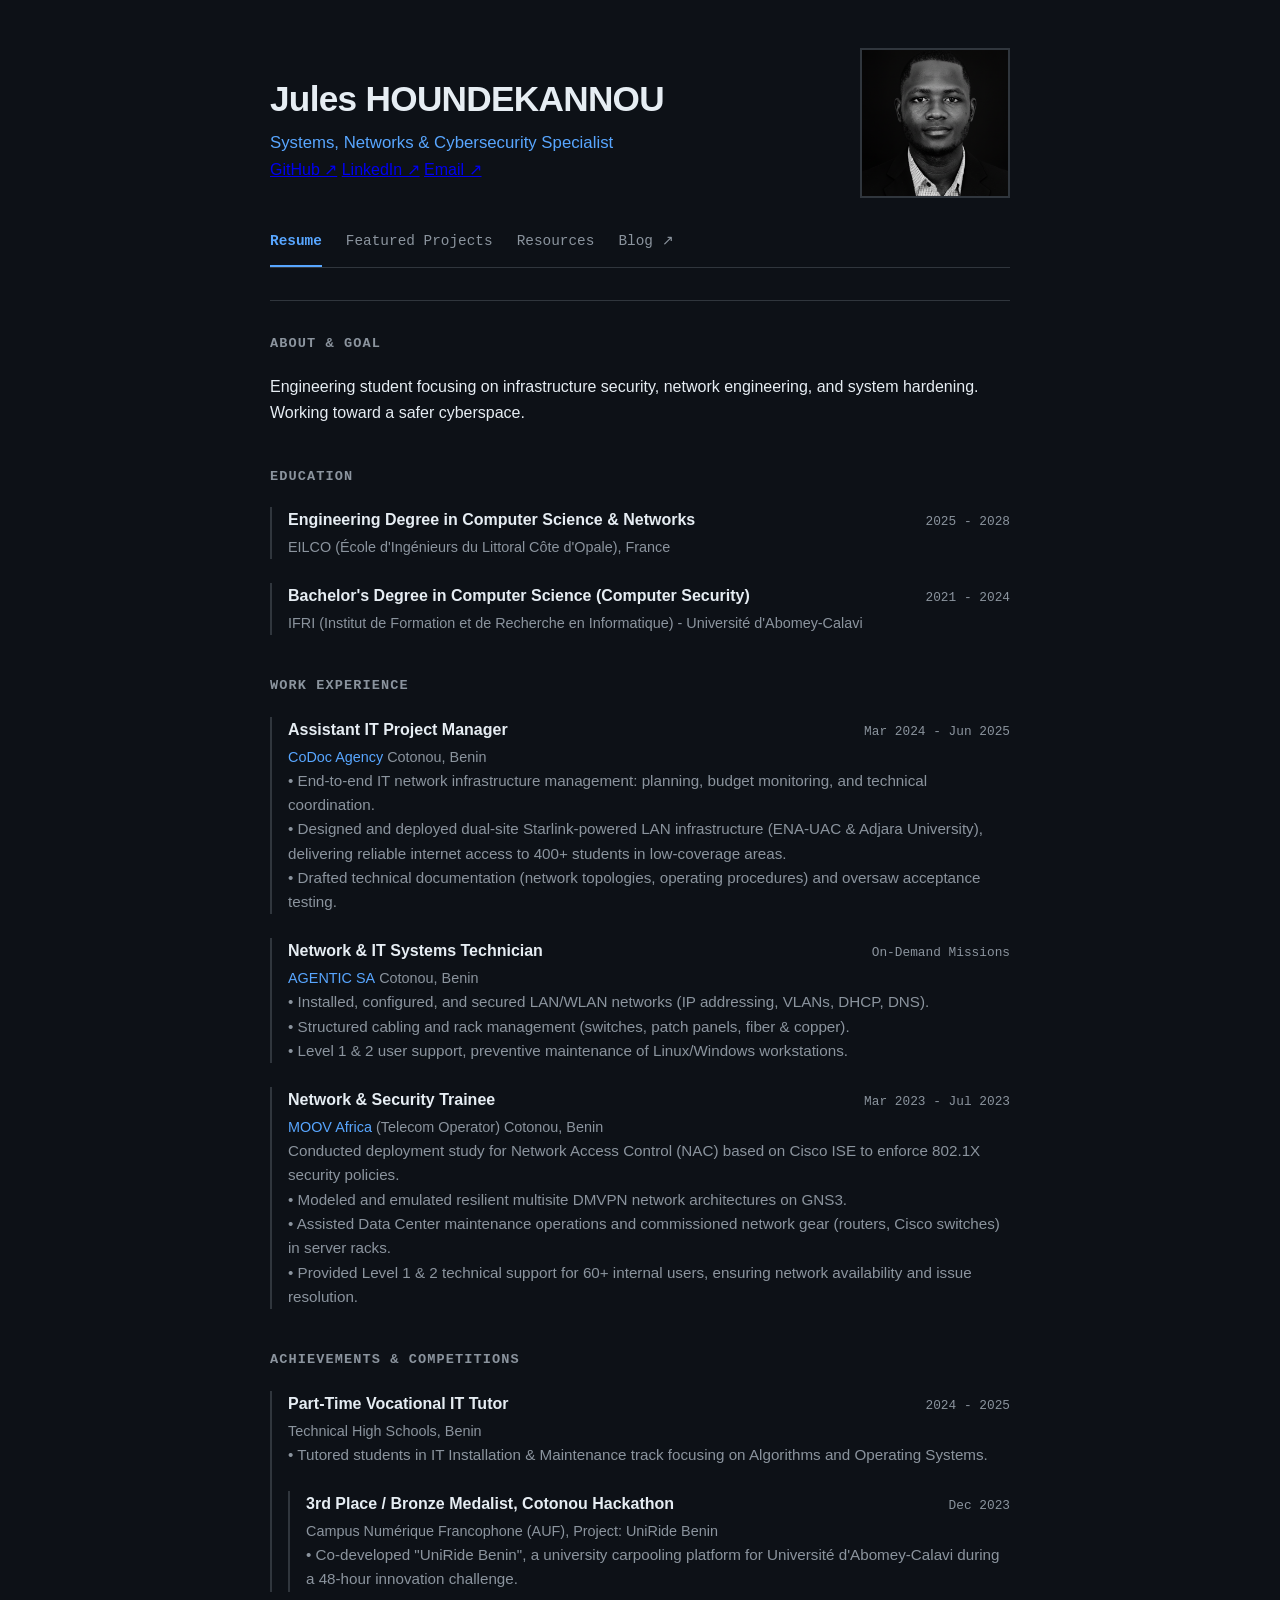
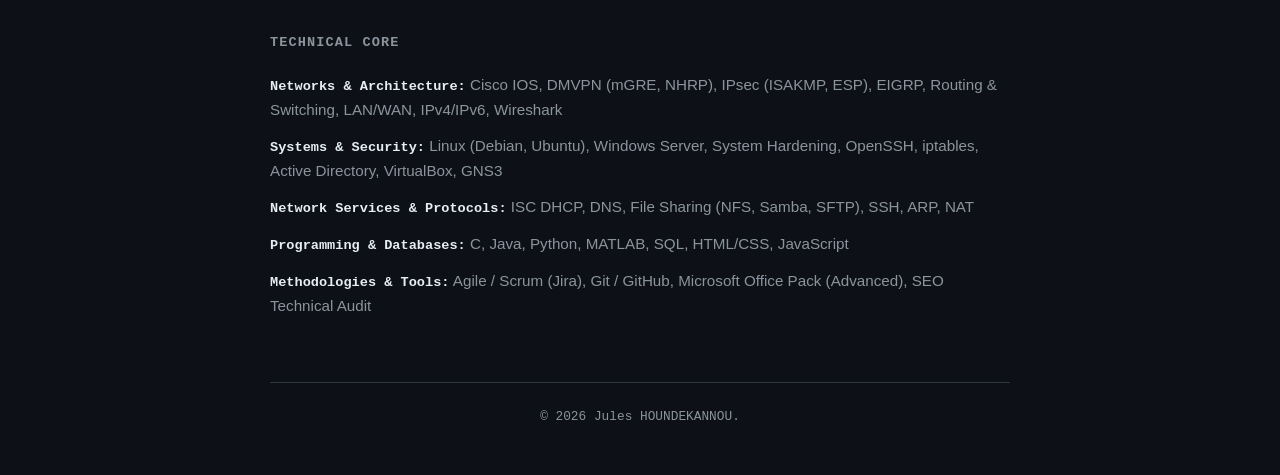
==== index.html @ b3ab516b "feat: complete portfolio redesign with updated projects and llms.txt" ====
<!DOCTYPE html>
<html lang="en">
<head>
    <meta charset="UTF-8">
    <meta name="viewport" content="width=device-width, initial-scale=1.0">
    <title>Jules HOUNDEKANNOU — Resume</title>
    <link rel="stylesheet" href="style.css">
</head>
<body>

    <main class="container">
        <header class="site-header">
            <div class="header-content">
                <div class="profile-title">
                    <h1>Jules HOUNDEKANNOU</h1>
                    <p class="tagline">Systems, Networks & Cybersecurity Specialist</p>
                    <div class="links">
                        <a href="https://github.com/j-hdkn" target="_blank" rel="noopener">GitHub ↗</a>
                        <a href="https://www.linkedin.com/in/jules-houndekannou-708996215/" target="_blank" rel="noopener">LinkedIn ↗</a>
                        <a href="mailto:enagnonhoundekannou@gmail.com">Email ↗</a>
                    </div>
                </div>
                <div class="profile-avatar">
                    <img src="jules.png" alt="Jules_picture">
                </div>
            </div>
    
            <nav class="main-nav">
                <a href="index.html" class="active">Resume</a>
                <a href="projects.html">Featured Projects</a>
                <a href="resources.html">Resources</a>
                <a href="https://hashnode.com" target="_blank" rel="noopener">Blog ↗</a>
            </nav>
</header>

        <hr class="separator">

        <!-- Page Resume Content -->
        <section class="section">
            <h2>About & Goal</h2>
            <p>
                Engineering student focusing on infrastructure security, 
                network engineering, and system hardening. Working toward a safer cyberspace.
            </p>
        </section>

        <section class="section">
            <h2>Education</h2>
            <div class="timeline-item">
                <div class="item-header">
                    <strong>Engineering Degree in Computer Science & Networks</strong>
                    <span class="date">2025 - 2028</span>
                </div>
                <p class="institution">EILCO (École d'Ingénieurs du Littoral Côte d'Opale), France</p>
            </div>
            <div class="timeline-item">
                <div class="item-header">
                    <strong>Bachelor's Degree in Computer Science (Computer Security)</strong>
                    <span class="date">2021 - 2024</span>
                </div>
                <p class="institution">IFRI (Institut de Formation et de Recherche en Informatique) - Université d'Abomey-Calavi</p>
            </div>

        </section>

        <!-- Work Experience Section -->
        <section class="section">
            <h2>Work Experience</h2>

            <div class="timeline-item">
                <div class="item-header">
                    <strong>Assistant IT Project Manager</strong>
                    <span class="date">Mar 2024 - Jun 2025</span>
                </div>
                    <p class="institution"><a href="#https://codoc.agency" target="_blank">CoDoc Agency</a> Cotonou, Benin</p>                <p class="section-desc">
                    • End-to-end IT network infrastructure management: planning, budget monitoring, and technical coordination.<br>
                    • Designed and deployed dual-site Starlink-powered LAN infrastructure (ENA-UAC & Adjara University), delivering reliable internet access to 400+ students in low-coverage areas.<br>
                    • Drafted technical documentation (network topologies, operating procedures) and oversaw acceptance testing.
                </p>
            </div>

            <div class="timeline-item">
                <div class="item-header">
                    <strong>Network & IT Systems Technician</strong>
                    <span class="date">On-Demand Missions</span>
                </div>
                    <p class="institution"><a href="#" target="_blank">AGENTIC SA</a>  Cotonou, Benin</p>                <p class="section-desc">
                    • Installed, configured, and secured LAN/WLAN networks (IP addressing, VLANs, DHCP, DNS).<br>
                    • Structured cabling and rack management (switches, patch panels, fiber & copper).<br>
                    • Level 1 & 2 user support, preventive maintenance of Linux/Windows workstations.
                </p>
            </div>

            <div class="timeline-item">
                <div class="item-header">
                    <strong>Network & Security Trainee</strong>
                    <span class="date">Mar 2023 - Jul 2023</span>
                </div>
                <p class="institution"><a href="#https://www.moov-africa.bj" target="_blank">MOOV Africa</a> (Telecom Operator) Cotonou, Benin</p>
                <p class="section-desc">
                    Conducted deployment study for Network Access Control (NAC) based on Cisco ISE to enforce 802.1X security policies.<br>
                    • Modeled and emulated resilient multisite DMVPN network architectures on GNS3.<br>
                    • Assisted Data Center maintenance operations and commissioned network gear (routers, Cisco switches) in server racks.<br>
                    • Provided Level 1 & 2 technical support for 60+ internal users, ensuring network availability and issue resolution.
                </p>
            </div>
        </section>

        <!-- Achievements & Competitions -->
        <section class="section">
            <h2>Achievements & Competitions</h2>

             <div class="timeline-item">
                <div class="item-header">
                    <strong>Part-Time Vocational IT Tutor</strong>
                    <span class="date">2024 - 2025</span>
                </div>
                <p class="institution">Technical High Schools, Benin</p>
                <p class="section-desc">
                    • Tutored students in IT Installation & Maintenance track focusing on Algorithms and Operating Systems.
                </p>

            <div class="timeline-item">
                <div class="item-header">
                    <strong>3rd Place / Bronze Medalist, Cotonou Hackathon</strong>
                    <span class="date">Dec 2023</span>
                </div>
                <p class="institution">Campus Numérique Francophone (AUF), Project: UniRide Benin</p>
                <p class="section-desc">
                    • Co-developed "UniRide Benin", a university carpooling platform for Université d'Abomey-Calavi during a 48-hour innovation challenge.
                </p>
               
            </div>
            </div>
        </section>


        <section class="section">
            <h2>Technical Core</h2>
                <ul class="skills-list">
        <li>
            <strong>Networks & Architecture:</strong> Cisco IOS, DMVPN (mGRE, NHRP), IPsec (ISAKMP, ESP), EIGRP, Routing & Switching, LAN/WAN, IPv4/IPv6, Wireshark
        </li>
        <li>
            <strong>Systems & Security:</strong> Linux (Debian, Ubuntu), Windows Server, System Hardening, OpenSSH, iptables, Active Directory, VirtualBox, GNS3
        </li>
        <li>
            <strong>Network Services & Protocols:</strong> ISC DHCP, DNS, File Sharing (NFS, Samba, SFTP), SSH, ARP, NAT
        </li>
        <li>
            <strong>Programming & Databases:</strong> C, Java, Python, MATLAB, SQL, HTML/CSS, JavaScript
        </li>
        <li>
            <strong>Methodologies & Tools:</strong> Agile / Scrum (Jira), Git / GitHub, Microsoft Office Pack (Advanced), SEO Technical Audit
        </li>
        </section>

        <!-- Footer -->
        <footer class="footer">
            <p>&copy; 2026 Jules HOUNDEKANNOU.</p>
        </footer>
    </main>

</body>
</html>
---- style.css ----
/* --- Variables Globales --- */
:root {
    --bg-color: #0d1117;          /* Fond noir très doux style GitHub/Terminal */
    --card-bg: #161b22;           /* Fond des blocs / cartes de projet */
    --text-main: #e6edf3;         /* Texte principal blanc cassé */
    --text-muted: #8b949e;        /* Texte secondaire / dates / sous-titres */
    --accent: #58a6ff;            /* Bleu cyan d'accentuation (liens / actif) */
    --border-color: #30363d;      /* Bordures et séparateurs discrets */
    --font-sans: -apple-system, BlinkMacSystemFont, "Segoe UI", Roboto, Helvetica, Arial, sans-serif;
    --font-mono: "SFMono-Regular", Consolas, "Liberation Mono", Menlo, monospace;
}

/* --- Reset & Structure de Base --- */
* {
    box-sizing: border-box;
    margin: 0;
    padding: 0;
}

body {
    background-color: var(--bg-color);
    color: var(--text-main);
    font-family: var(--font-sans);
    line-height: 1.6;
    padding: 3rem 1rem;
}

.container {
    max-width: 740px;
    margin: 0 auto;
}

/* --- En-Tête & Navigation (Commun aux 3 pages) --- */
.site-header {
    margin-bottom: 2rem;
}


.header-content {
    display: flex;
    justify-content: space-between;
    align-items: center;
    gap: 1.5rem;
}

.profile-avatar img {
    width: 150px;
    height: 150px;
    object-fit: cover;
    border: 2px solid var(--border-color);
}

/* Adaptation pour mobile */
@media (max-width: 600px) {
    .header-content {
        flex-direction: column-reverse;
        align-items: flex-start;
    }
    

}

.profile-title h1 {
    font-size: 2.2rem;
    font-weight: 700;
    letter-spacing: -0.02em;
    color: var(--text-main);
}

.tagline {
    font-size: 1.05rem;
    color: var(--accent);
    font-weight: 500;
    margin-top: 0.2rem;
}

.main-nav {
    display: flex;
    gap: 1.5rem;
    margin-top: 1.5rem;
    border-bottom: 1px solid var(--border-color);
    padding-bottom: 0.75rem;
    flex-wrap: wrap;
}

.main-nav a {
    color: var(--text-muted);
    text-decoration: none;
    font-family: var(--font-mono);
    font-size: 0.9rem;
    transition: color 0.2s ease;
}

.main-nav a:hover {
    color: var(--text-main);
}

.main-nav a.active {
    color: var(--accent);
    font-weight: 600;
    border-bottom: 2px solid var(--accent);
    padding-bottom: 0.75rem;
    margin-bottom: -0.75rem;
}

.separator {
    border: 0;
    border-top: 1px solid var(--border-color);
    margin: 2rem 0;
}

/* --- Sections --- */
.section {
    margin-bottom: 2.5rem;
}

.section h2 {
    font-size: 0.85rem;
    text-transform: uppercase;
    letter-spacing: 0.08em;
    color: var(--text-muted);
    font-family: var(--font-mono);
    margin-bottom: 1.25rem;
}

.section-desc {
    color: var(--text-muted);
    font-size: 0.95rem;
    margin-bottom: 1.5rem;
}

/* --- Page 1 : Resume (CV / Parcours) --- */
.timeline-item {
    margin-bottom: 1.5rem;
    padding-left: 1rem;
    border-left: 2px solid var(--border-color);
}

.item-header {
    display: flex;
    justify-content: space-between;
    align-items: baseline;
    gap: 1rem;
}

.item-header strong {
    font-size: 1rem;
    color: var(--text-main);
}

.date {
    font-family: var(--font-mono);
    font-size: 0.8rem;
    color: var(--text-muted);
    white-space: nowrap;
}

.institution {
    color: var(--text-muted);
    font-size: 0.9rem;
    margin-top: 0.2rem;
}

/* Style spécifique pour les ancres d'institutions / entreprises */
.institution a {
    color: var(--accent);
    text-decoration: none;
    font-weight: 500;
}

/* Listes de compétences */
.skills-list {
    list-style: none;
    display: flex;
    flex-direction: column;
    gap: 0.75rem;
}

.skills-list li {
    font-size: 0.95rem;
    color: var(--text-muted);
}

.skills-list strong {
    color: var(--text-main);
    font-family: var(--font-mono);
    font-size: 0.85rem;
}

/* --- Page 2 : Featured Projects --- */
.project-list {
    display: flex;
    flex-direction: column;
    gap: 1.25rem;
}

.project-card {
    background-color: var(--card-bg);
    border: 1px solid var(--border-color);
    border-radius: 6px;
    padding: 1.25rem;
    transition: border-color 0.2s ease;
}

.project-card:hover {
    border-color: var(--accent);
}

.project-header {
    display: flex;
    justify-content: space-between;
    align-items: baseline;
    flex-wrap: wrap;
    gap: 0.5rem;
    margin-bottom: 0.6rem;
}

.project-header h3 a {
    color: var(--accent);
    text-decoration: none;
    font-size: 1.1rem;
    font-weight: 600;
}

.project-header h3 a:hover {
    text-decoration: underline;
}

.tech-stack {
    font-family: var(--font-mono);
    font-size: 0.75rem;
    color: var(--text-muted);
    background-color: rgba(255, 255, 255, 0.05);
    padding: 0.2rem 0.5rem;
    border-radius: 4px;
}

.project-card p {
    font-size: 0.92rem;
    color: var(--text-muted);
}

/* --- Page 3 : Resources --- */
.resource-list {
    list-style: none;
    display: flex;
    flex-direction: column;
    gap: 1rem;
}

.resource-list li {
    font-size: 0.95rem;
    color: var(--text-muted);
    padding-left: 1.25rem;
    position: relative;
}

.resource-list li::before {
    content: "→";
    position: absolute;
    left: 0;
    color: var(--accent);
    font-family: var(--font-mono);
}

.resource-list a {
    color: var(--accent);
    text-decoration: none;
    font-weight: 500;
}

.resource-list a:hover {
    text-decoration: underline;
}

/* --- Pied de Page --- */
.footer {
    margin-top: 4rem;
    padding-top: 1.5rem;
    border-top: 1px solid var(--border-color);
    font-size: 0.8rem;
    color: var(--text-muted);
    font-family: var(--font-mono);
    text-align: center;
}
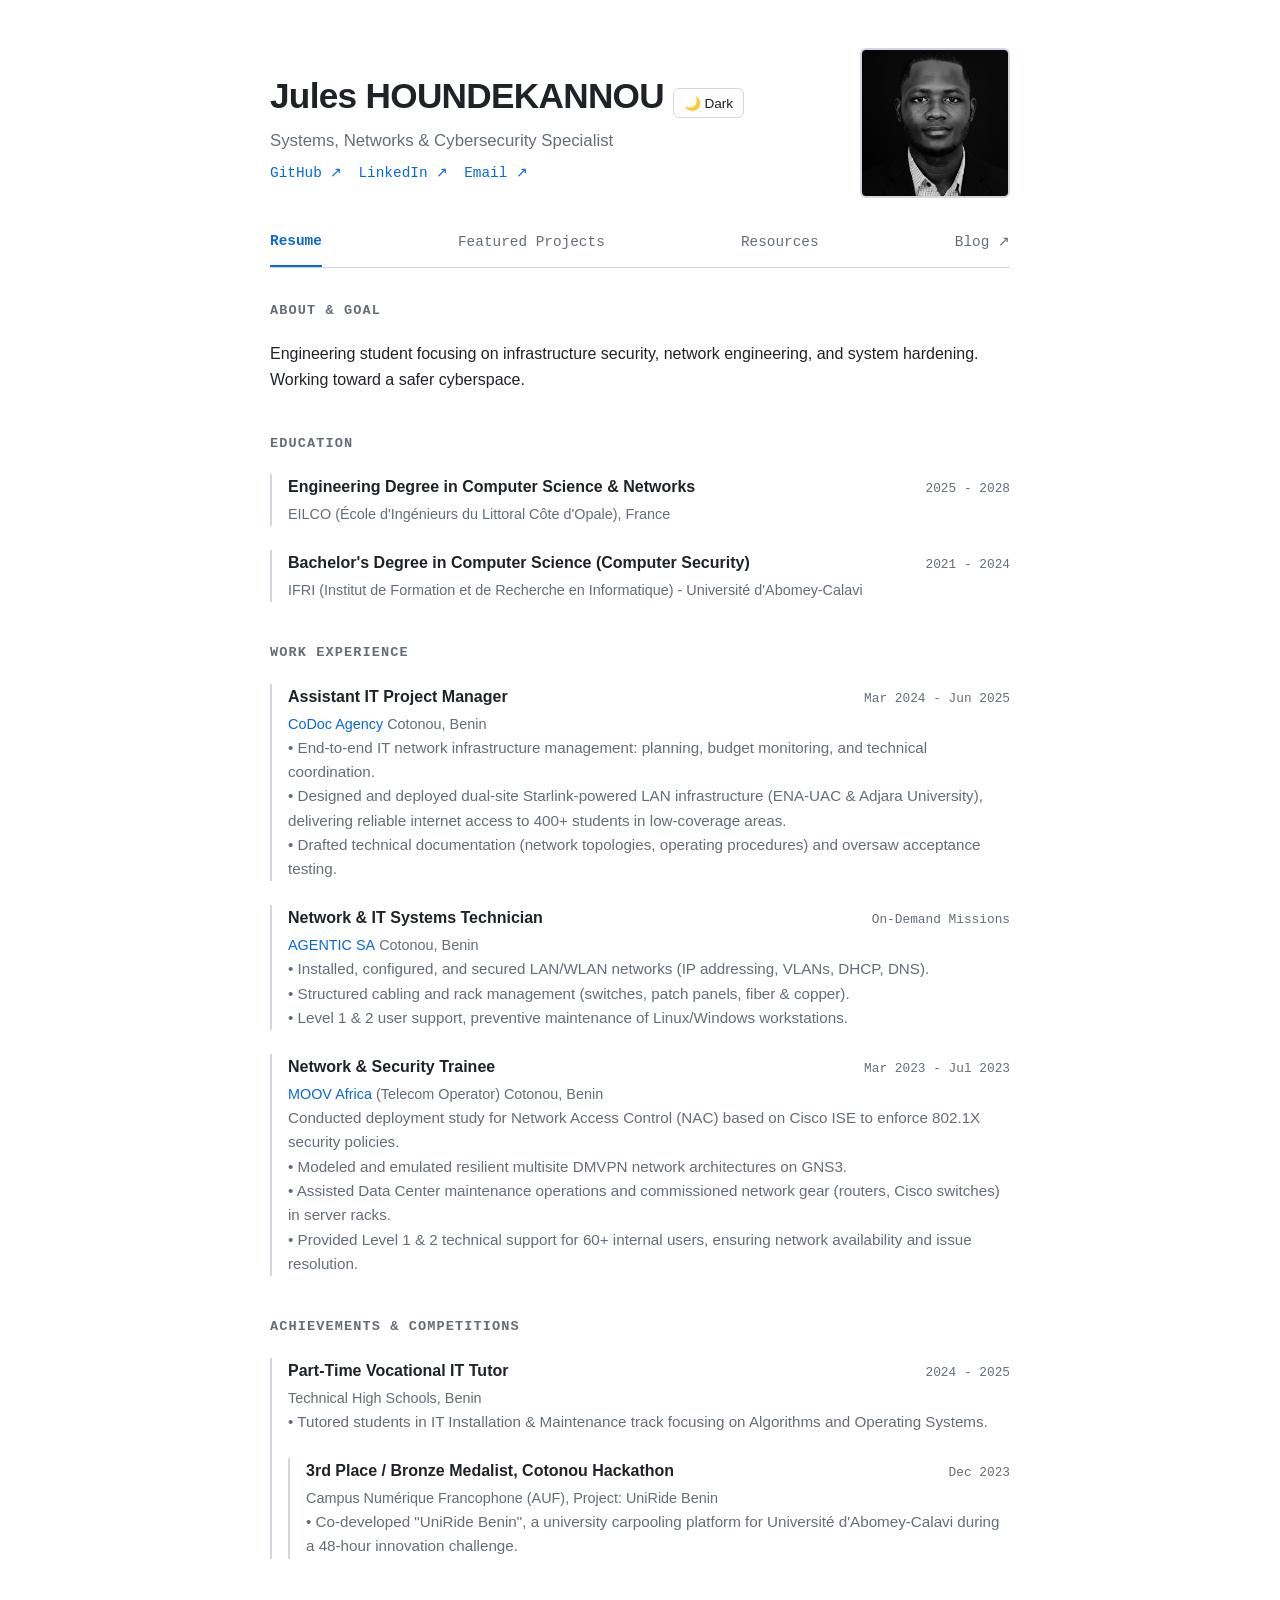
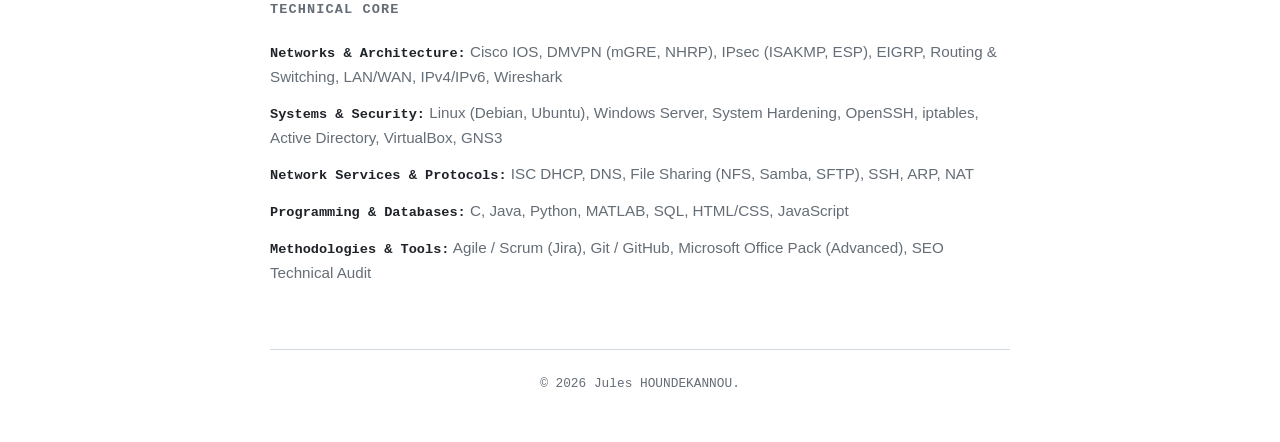
==== commit 5fe45d2b: "dark or white choice" ====
--- a/index.html
+++ b/index.html
@@ -12,8 +12,18 @@
         <header class="site-header">
             <div class="header-content">
                 <div class="profile-title">
-                    <h1>Jules HOUNDEKANNOU</h1>
+                    <h1>Jules HOUNDEKANNOU                         <button id="theme-toggle" aria-label="Changer de thème" class="theme-btn">
+    🌙   ☀️
+</button></h1>
                     <p class="tagline">Systems, Networks & Cybersecurity Specialist</p>
+                    <script>
+        (function() {
+            var savedTheme = localStorage.getItem('theme') || 'light';
+            document.documentElement.setAttribute('data-theme', savedTheme);
+        })();
+    </script>
+
+
                     <div class="links">
                         <a href="https://github.com/j-hdkn" target="_blank" rel="noopener">GitHub ↗</a>
                         <a href="https://www.linkedin.com/in/jules-houndekannou-708996215/" target="_blank" rel="noopener">LinkedIn ↗</a>
@@ -29,11 +39,9 @@
                 <a href="index.html" class="active">Resume</a>
                 <a href="projects.html">Featured Projects</a>
                 <a href="resources.html">Resources</a>
-                <a href="https://hashnode.com" target="_blank" rel="noopener">Blog ↗</a>
+                <a href="https://blog.juleshoundekannou.com/" target="_blank" rel="noopener">Blog ↗</a>
             </nav>
 </header>
-
-        <hr class="separator">
 
         <!-- Page Resume Content -->
         <section class="section">
@@ -161,5 +169,28 @@
         </footer>
     </main>
 
+    <script>
+        document.addEventListener('DOMContentLoaded', function() {
+            var themeBtn = document.getElementById('theme-toggle');
+            if (!themeBtn) return;
+
+            // Récupérer le thème actuel déjà appliqué par le <head>
+            var currentTheme = document.documentElement.getAttribute('data-theme') || 'light';
+            themeBtn.textContent = currentTheme === 'dark' ? '☀️ Light' : '🌙 Dark';
+
+            // Quand l'utilisateur clique sur le bouton
+            themeBtn.addEventListener('click', function() {
+                var activeTheme = document.documentElement.getAttribute('data-theme');
+                var newTheme = activeTheme === 'dark' ? 'light' : 'dark';
+
+                // 1. Changer le thème sur la page
+                document.documentElement.setAttribute('data-theme', newTheme);
+                // 2. Sauvegarder dans le navigateur
+                localStorage.setItem('theme', newTheme);
+                // 3. Mettre à jour le texte du bouton
+                themeBtn.textContent = newTheme === 'dark' ? '☀️ Light' : '🌙 Dark';
+            });
+        });
+    </script>
 </body>
 </html>
--- a/style.css
+++ b/style.css
@@ -1,15 +1,29 @@
-
-
 /* --- Variables Globales --- */
+
+/* 1. Thème Light / Fond Blanc (Par défaut) */
 :root {
-    --bg-color: #0d1117;          /* Fond noir très doux style GitHub/Terminal */
-    --card-bg: #161b22;           /* Fond des blocs / cartes de projet */
-    --text-main: #e6edf3;         /* Texte principal blanc cassé */
-    --text-muted: #8b949e;        /* Texte secondaire / dates / sous-titres */
-    --accent: #58a6ff;            /* Bleu cyan d'accentuation (liens / actif) */
-    --border-color: #30363d;      /* Bordures et séparateurs discrets */
+    --bg-color: #ffffff;          /* Fond blanc pur */
+    --card-bg: #f6f8fa;           /* Fond des cartes gris très clair */
+    --text-main: #1f2328;         /* Texte principal sombre (WCAG AAA) */
+    --text-muted: #656d76;        /* Texte secondaire / sous-titres */
+    --accent: #0969da;            /* Bleu d'accentuation très lisible sur blanc */
+    --accent-hover: #0550ae;      /* Bleu plus sombre au survol */
+    --border-color: #d0d7de;      /* Bordures et séparateurs discrets */
+    --tech-bg: #eff1f3;           /* Fond des badges techno */
     --font-sans: -apple-system, BlinkMacSystemFont, "Segoe UI", Roboto, Helvetica, Arial, sans-serif;
     --font-mono: "SFMono-Regular", Consolas, "Liberation Mono", Menlo, monospace;
+}
+
+/* 2. Thème Dark (Activé via <html data-theme="dark">) */
+[data-theme="dark"] {
+    --bg-color: #0d1117;          /* Fond noir très doux style GitHub/Terminal */
+    --card-bg: #161b22;           /* Fond des cartes */
+    --text-main: #e6edf3;         /* Texte principal blanc cassé */
+    --text-muted: #8b949e;        /* Texte secondaire */
+    --accent: #38bdf8;            /* Bleu cyan lisible sur fond sombre */
+    --accent-hover: #7dd3fc;      /* Cyan clair au survol */
+    --border-color: #30363d;      /* Bordures sombres */
+    --tech-bg: rgba(255, 255, 255, 0.08); /* Fond des badges techno */
 }
 
 /* --- Reset & Structure de Base --- */
@@ -25,6 +39,7 @@
     font-family: var(--font-sans);
     line-height: 1.6;
     padding: 3rem 1rem;
+    transition: background-color 0.25s ease, color 0.25s ease;
 }
 
 .container {
@@ -32,11 +47,10 @@
     margin: 0 auto;
 }
 
-/* --- En-Tête & Navigation (Commun aux 3 pages) --- */
+/* --- En-Tête & Navigation --- */
 .site-header {
     margin-bottom: 2rem;
 }
-
 
 .header-content {
     display: flex;
@@ -50,16 +64,7 @@
     height: 150px;
     object-fit: cover;
     border: 2px solid var(--border-color);
-}
-
-/* Adaptation pour mobile */
-@media (max-width: 600px) {
-    .header-content {
-        flex-direction: column-reverse;
-        align-items: flex-start;
-    }
-    
-
+    border-radius: 6px;
 }
 
 .profile-title h1 {
@@ -71,19 +76,54 @@
 
 .tagline {
     font-size: 1.05rem;
-    color: var(--accent);
+    color: var(--text-muted);
     font-weight: 500;
     margin-top: 0.2rem;
 }
 
+/* Links sous le titre du profil (GitHub, LinkedIn, Email) */
+.profile-title .links {
+    margin-top: 0.5rem;
+    display: flex;
+    gap: 1rem;
+    flex-wrap: wrap;
+}
+
+.profile-title .links a {
+    color: var(--accent);
+    text-decoration: none;
+    font-family: var(--font-mono);
+    font-size: 0.9rem;
+    font-weight: 500;
+    transition: color 0.2s ease;
+}
+
+.profile-title .links a:hover {
+    color: var(--accent-hover);
+    text-decoration: underline;
+}
+
+.profile-title .links a:visited {
+    color: var(--accent);
+}
+
+/* Barre de navigation */
 .main-nav {
     display: flex;
+    align-items: center;
+    justify-content: space-between; 
+    gap: 1rem;
+    margin-top: 1.5rem;
+    border-bottom: 1px solid var(--border-color); 
+    padding-bottom: 0.75rem;
+}
+
+.nav-links {
+    display: flex;
     gap: 1.5rem;
-    margin-top: 1.5rem;
-    border-bottom: 1px solid var(--border-color);
-    padding-bottom: 0.75rem;
     flex-wrap: wrap;
 }
+
 
 .main-nav a {
     color: var(--text-muted);
@@ -105,6 +145,23 @@
     margin-bottom: -0.75rem;
 }
 
+/* Bouton bascule de thème (Bouton Moon/Sun) */
+.theme-btn {
+    background: transparent;
+    border: 1px solid var(--border-color);
+    color: var(--text-main);
+    padding: 0.35rem 0.6rem;
+    border-radius: 6px;
+    cursor: pointer;
+    font-size: 0.85rem;
+    transition: background-color 0.2s ease, border-color 0.2s ease;
+}
+
+.theme-btn:hover {
+    background-color: var(--card-bg);
+    border-color: var(--accent);
+}
+
 .separator {
     border: 0;
     border-top: 1px solid var(--border-color);
@@ -131,7 +188,7 @@
     margin-bottom: 1.5rem;
 }
 
-/* --- Page 1 : Resume (CV / Parcours) --- */
+/* --- Resume (CV / Parcours) --- */
 .timeline-item {
     margin-bottom: 1.5rem;
     padding-left: 1rem;
@@ -163,11 +220,14 @@
     margin-top: 0.2rem;
 }
 
-/* Style spécifique pour les ancres d'institutions / entreprises */
 .institution a {
     color: var(--accent);
     text-decoration: none;
     font-weight: 500;
+}
+
+.institution a:hover {
+    text-decoration: underline;
 }
 
 /* Listes de compétences */
@@ -189,7 +249,7 @@
     font-size: 0.85rem;
 }
 
-/* --- Page 2 : Featured Projects --- */
+/* --- Featured Projects --- */
 .project-list {
     display: flex;
     flex-direction: column;
@@ -201,7 +261,7 @@
     border: 1px solid var(--border-color);
     border-radius: 6px;
     padding: 1.25rem;
-    transition: border-color 0.2s ease;
+    transition: border-color 0.2s ease, background-color 0.25s ease;
 }
 
 .project-card:hover {
@@ -225,6 +285,7 @@
 }
 
 .project-header h3 a:hover {
+    color: var(--accent-hover);
     text-decoration: underline;
 }
 
@@ -232,9 +293,10 @@
     font-family: var(--font-mono);
     font-size: 0.75rem;
     color: var(--text-muted);
-    background-color: rgba(255, 255, 255, 0.05);
+    background-color: var(--tech-bg);
     padding: 0.2rem 0.5rem;
     border-radius: 4px;
+    border: 1px solid var(--border-color);
 }
 
 .project-card p {
@@ -242,7 +304,7 @@
     color: var(--text-muted);
 }
 
-/* --- Page 3 : Resources --- */
+/* --- Resources --- */
 .resource-list {
     list-style: none;
     display: flex;
@@ -272,6 +334,7 @@
 }
 
 .resource-list a:hover {
+    color: var(--accent-hover);
     text-decoration: underline;
 }
 
@@ -284,4 +347,12 @@
     color: var(--text-muted);
     font-family: var(--font-mono);
     text-align: center;
+}
+
+/* --- Adaptation Mobile --- */
+@media (max-width: 600px) {
+    .header-content {
+        flex-direction: column-reverse;
+        align-items: flex-start;
+    }
 }
